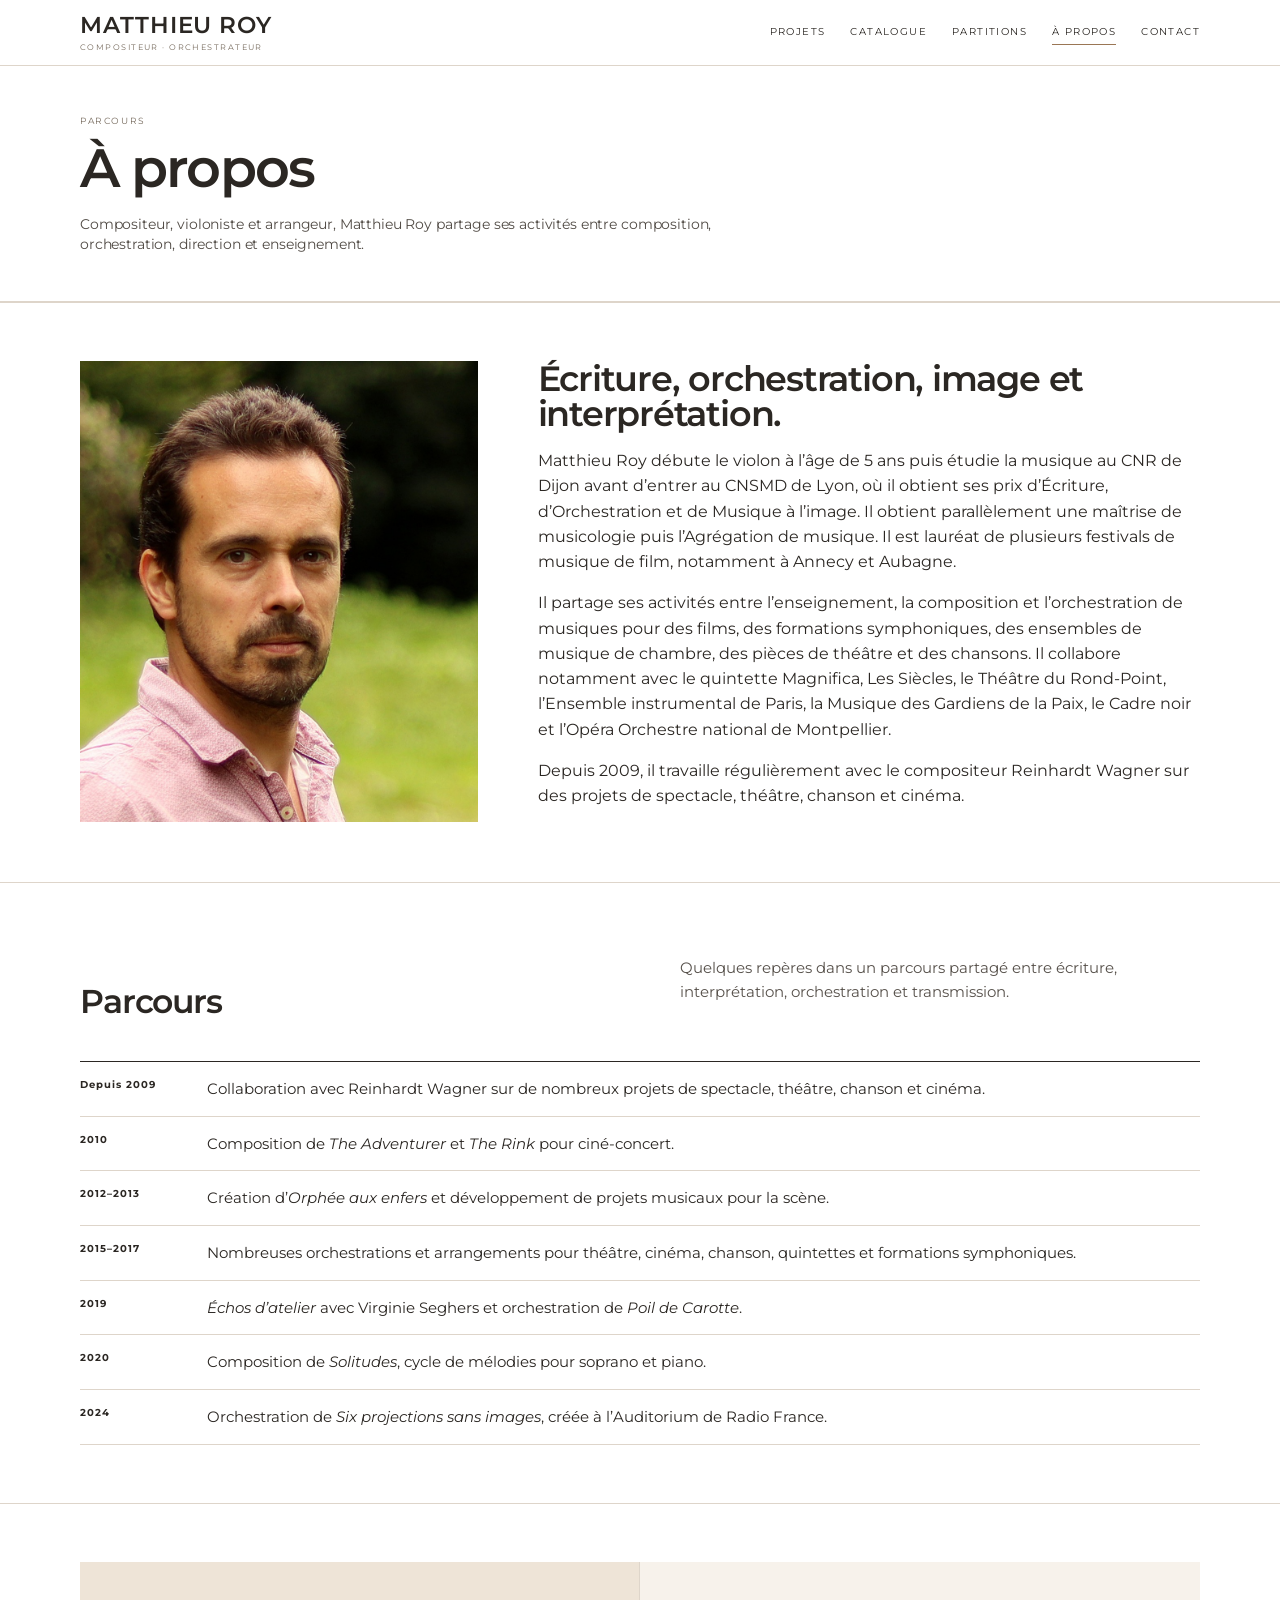
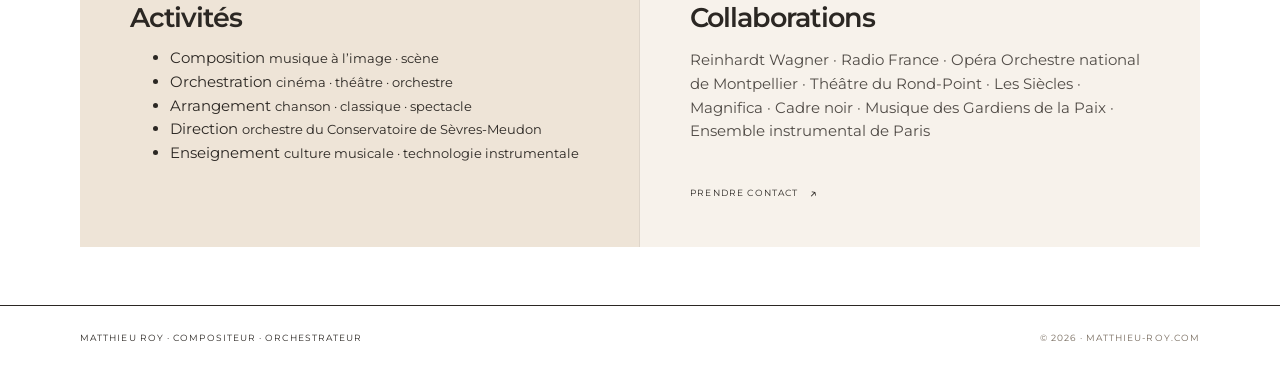
==== a-propos.html @ 73cbf034 "Mise en ligne du site V18" ====
<!doctype html><html lang="fr"><head><meta charset="utf-8"><meta name="viewport" content="width=device-width, initial-scale=1">
<title>À propos — Matthieu Roy</title><meta name="description" content="Matthieu Roy — compositeur, orchestrateur, arrangeur et violoniste.">
<link rel="icon" href="favicon.png"><link rel="stylesheet" href="style.css">
<style>.nav-open .nav{display:flex;position:absolute;left:0;right:0;top:68px;background:var(--paper);padding:20px;flex-direction:column;align-items:flex-start;border-bottom:1px solid var(--line)}@media(min-width:901px){.menu-btn{display:none!important}}</style>
</head><body><header class="site-header"><div class="header-inner">
      <a class="brand" href="index.html"><strong>MATTHIEU ROY</strong><span>Compositeur · Orchestrateur</span></a>
      <nav class="nav"><a class="" href="projets.html">Projets</a><a class="" href="catalogue.html">Catalogue</a><a class="" href="partitions.html">Partitions</a><a class="active" href="a-propos.html">À propos</a><a class="" href="contact.html">Contact</a></nav>
      <button class="menu-btn" onclick="document.body.classList.toggle('nav-open')">Menu</button>
    </div></header><main>
<section class="page-hero"><div class="container"><div class="kicker">Parcours</div><h1>À propos</h1><p>Compositeur, violoniste et arrangeur, Matthieu Roy partage ses activités entre composition, orchestration, direction et enseignement.</p></div></section>
<section class="section"><div class="container about-grid">
<div class="about-portrait"><img src="images/portrait.jpg" alt="Portrait de Matthieu Roy"></div>
<div class="about-copy">
<h2>Écriture, orchestration, image et interprétation.</h2>
<p>Matthieu Roy débute le violon à l’âge de 5 ans puis étudie la musique au CNR de Dijon avant d’entrer au CNSMD de Lyon, où il obtient ses prix d’Écriture, d’Orchestration et de Musique à l’image. Il obtient parallèlement une maîtrise de musicologie puis l’Agrégation de musique. Il est lauréat de plusieurs festivals de musique de film, notamment à Annecy et Aubagne.</p>
<p>Il partage ses activités entre l’enseignement, la composition et l’orchestration de musiques pour des films, des formations symphoniques, des ensembles de musique de chambre, des pièces de théâtre et des chansons. Il collabore notamment avec le quintette Magnifica, Les Siècles, le Théâtre du Rond-Point, l’Ensemble instrumental de Paris, la Musique des Gardiens de la Paix, le Cadre noir et l’Opéra Orchestre national de Montpellier.</p>
<p>Depuis 2009, il travaille régulièrement avec le compositeur Reinhardt Wagner sur des projets de spectacle, théâtre, chanson et cinéma.</p>
</div></div></section>
<section class="section"><div class="container">
<div class="section-head"><h2 class="section-title">Parcours</h2><p class="section-intro">Quelques repères dans un parcours partagé entre écriture, interprétation, orchestration et transmission.</p></div>
<div class="timeline">
<div class="timeline-row"><strong>Depuis 2009</strong><span>Collaboration avec Reinhardt Wagner sur de nombreux projets de spectacle, théâtre, chanson et cinéma.</span></div>
<div class="timeline-row"><strong>2010</strong><span>Composition de <em>The Adventurer</em> et <em>The Rink</em> pour ciné-concert.</span></div>
<div class="timeline-row"><strong>2012–2013</strong><span>Création d’<em>Orphée aux enfers</em> et développement de projets musicaux pour la scène.</span></div>
<div class="timeline-row"><strong>2015–2017</strong><span>Nombreuses orchestrations et arrangements pour théâtre, cinéma, chanson, quintettes et formations symphoniques.</span></div>
<div class="timeline-row"><strong>2019</strong><span><em>Échos d’atelier</em> avec Virginie Seghers et orchestration de <em>Poil de Carotte</em>.</span></div>
<div class="timeline-row"><strong>2020</strong><span>Composition de <em>Solitudes</em>, cycle de mélodies pour soprano et piano.</span></div>
<div class="timeline-row"><strong>2024</strong><span>Orchestration de <em>Six projections sans images</em>, créée à l’Auditorium de Radio France.</span></div>

</div>

</div></section>
<section class="section"><div class="container"><div class="split">
<div class="split-card"><h3>Activités</h3><ul class="list-clean"><li>Composition <small>musique à l’image · scène</small></li><li>Orchestration <small>cinéma · théâtre · orchestre</small></li><li>Arrangement <small>chanson · classique · spectacle</small></li><li>Direction <small>orchestre du Conservatoire de Sèvres-Meudon</small></li><li>Enseignement <small>culture musicale · technologie instrumentale</small></li></ul></div>
<div class="split-card"><h3>Collaborations</h3><p>Reinhardt Wagner · Radio France · Opéra Orchestre national de Montpellier · Théâtre du Rond-Point · Les Siècles · Magnifica · Cadre noir · Musique des Gardiens de la Paix · Ensemble instrumental de Paris</p><a class="arrow-link" href="contact.html">Prendre contact</a></div>
</div></div></section>
</main><footer><div class="container footer-inner"><span>MATTHIEU ROY · COMPOSITEUR · ORCHESTRATEUR</span><span>© 2026 · matthieu-roy.com</span></div></footer></body></html>
---- style.css ----
@import url('https://fonts.googleapis.com/css2?family=Libre+Baskerville:wght@400;700&family=Montserrat:wght@400;500;600;700&display=swap');
:root{
  --paper:#ffffff; --paper2:#fbf8f3; --ink:#2b2723; --muted:#766a5d; --line:#ded5ca;
  --accent:#9a7655; --accent-dark:#6f523b; --sepia:#eee4d7; --sepia-dark:#dfcfbc;
  --serif:'Libre Baskerville',Georgia,'Times New Roman',serif;
  --sans:'Montserrat',Arial,sans-serif;
  --max:1180px;
}
*{box-sizing:border-box}html{scroll-behavior:smooth}body{margin:0;background:var(--paper);color:var(--ink);font-family:var(--sans);font-size:15px;line-height:1.58}a{color:inherit;text-decoration:none}img{display:block;max-width:100%}
.site-header{position:sticky;top:0;z-index:20;background:rgba(255,255,255,.96);backdrop-filter:blur(12px);border-bottom:1px solid var(--line)}
.header-inner{max-width:var(--max);margin:auto;padding:14px 30px;display:flex;justify-content:space-between;align-items:center;gap:30px}.brand{display:flex;flex-direction:column;line-height:1}.brand strong{font-family:var(--sans);font-size:23px;font-weight:600;letter-spacing:.04em;text-transform:uppercase}.brand span{font-size:8px;text-transform:uppercase;letter-spacing:.18em;color:var(--muted);margin-top:6px}.nav{display:flex;gap:25px;align-items:center;font-size:10px;text-transform:uppercase;letter-spacing:.14em}.nav a{padding:4px 0;border-bottom:1px solid transparent}.nav a:hover,.nav a.active{border-color:var(--accent)}.menu-btn{display:none;background:none;border:0;font:inherit;text-transform:uppercase;letter-spacing:.12em}
.container{max-width:var(--max);margin:auto;padding:0 30px}.kicker{font-size:9px;letter-spacing:.18em;text-transform:uppercase;color:var(--muted);margin-bottom:13px}h1,h2,h3{font-family:var(--sans);font-weight:600;line-height:1.02;margin:0;letter-spacing:-.035em}
.hero{max-width:var(--max);min-height:0;display:grid;grid-template-columns:.82fr 1.18fr;gap:52px;align-items:center;padding-top:30px;padding-bottom:34px}.hero-copy{padding:15px 0}.hero h1{font-size:clamp(40px,3.7vw,51px);font-weight:600;letter-spacing:-.055em}.hero-sub{font-family:var(--sans);font-size:20px;font-weight:500;letter-spacing:-.02em;margin-top:15px}.hero-note{max-width:430px;margin:18px 0 0;color:#4e4944}.hero-media{width:min(100%,455px);justify-self:end;overflow:hidden}.hero-media img{width:100%;height:auto;object-fit:contain}.photo-credit{font-size:9px;color:var(--muted);margin-top:6px}.arrow-link{display:inline-flex;align-items:center;gap:10px;text-transform:uppercase;letter-spacing:.13em;font-size:9px;margin-top:22px;border-bottom:1px solid transparent}.arrow-link:after{content:'↗';font-size:14px;transition:transform .2s}.arrow-link:hover{border-color:var(--accent)}.arrow-link:hover:after{transform:translate(3px,-3px)}
.section{padding:58px 0;border-top:1px solid var(--line)}.section-head{display:flex;justify-content:space-between;align-items:end;gap:35px;margin-bottom:28px}.section-title{font-size:clamp(27px,2.6vw,36px)}.section-intro{max-width:520px;color:#57514b}
.featured{display:grid;grid-template-columns:1.1fr .9fr;min-height:390px;background:var(--sepia);color:var(--ink)}.featured-image{overflow:hidden}.featured-image img{width:100%;height:100%;object-fit:cover}.featured-copy{padding:48px 52px;display:flex;flex-direction:column;justify-content:center}.featured-label{font-size:9px;text-transform:uppercase;letter-spacing:.18em;color:#765b53;margin-bottom:13px}.featured-copy h2{font-size:clamp(29px,3vw,40px)}.featured-copy p{max-width:520px;color:#514943;margin:18px 0 0}.featured-copy .arrow-link{color:var(--ink)}.featured.secondary{background:var(--sepia-dark)}.featured.secondary .featured-label{color:#66736b}.featured.secondary p{color:#4e5851}
.project-list{border-top:1px solid var(--ink)}.project-row{display:grid;grid-template-columns:90px 1.2fr 1fr 24px;gap:22px;padding:20px 0;border-bottom:1px solid var(--line);align-items:start;transition:padding .2s,background .2s}.project-row:hover{padding-left:8px;background:linear-gradient(90deg,var(--sepia),transparent)}.project-year{font-size:9px;letter-spacing:.13em;color:var(--muted)}.project-title{font-family:var(--sans);font-size:18px;font-weight:600;line-height:1.15;letter-spacing:-.02em}.project-meta{color:#5a554f;font-size:12px}.project-arrow{font-size:17px}
.home-writing{display:grid;grid-template-columns:1fr 1.35fr;min-height:310px;background:var(--sepia)}.home-writing-image{min-height:330px;overflow:hidden}.home-writing-image img{width:100%;height:100%;object-fit:cover}.home-writing-copy{padding:45px 58px}.home-writing-copy h2{font-size:clamp(29px,3vw,40px)}.home-writing-copy p{max-width:590px;color:#514b43;margin-top:17px}
.split{display:grid;grid-template-columns:1fr 1fr}.split-card{padding:42px 50px;background:white;border-right:1px solid var(--line)}.split-card:first-child{padding-left:50px;background:var(--sepia)}.split-card:last-child{padding-left:50px}.split-card:last-child{border-right:0;background:#f7f2eb}.split-card h3{font-size:27px}.split-card p{max-width:540px;color:#514c47;margin:17px 0}
/* Light, image-led page headers: no more dark title bands. */
.page-hero{padding:48px 0 46px;background:var(--paper);border-bottom:1px solid var(--line)}.page-hero-inner{display:grid;grid-template-columns:.9fr 1.1fr;gap:48px;align-items:center}.page-hero h1{font-size:clamp(38px,4.2vw,54px);font-weight:600}.page-hero p{max-width:690px;font-family:var(--serif);font-size:17px;line-height:1.18;margin:18px 0 0;color:#514b45}.page-hero-image{width:100%;overflow:hidden}.page-hero-image img{width:100%;height:auto;display:block;object-fit:contain}.page-hero-image .photo-credit{margin-left:3px}
.detail{padding:62px 0 85px}.detail-top{display:grid;grid-template-columns:.78fr 1.22fr;gap:58px;align-items:start}.detail h1{font-size:clamp(34px,3.8vw,48px)}.detail-lead{font-family:var(--sans);font-size:18px;line-height:1.2;margin-top:20px}.detail-media{margin:0;max-height:620px;overflow:hidden}.detail-media img{width:100%;max-height:620px;object-fit:contain;background:#eee9e2}.detail-body{display:grid;grid-template-columns:1fr 1fr;gap:60px;border-top:1px solid var(--line);padding-top:32px;margin-top:40px}.detail-body h2{font-size:26px;margin-bottom:13px}.meta-table{border-top:1px solid var(--line)}.meta-table div{display:flex;justify-content:space-between;gap:20px;padding:10px 0;border-bottom:1px solid var(--line);font-size:12px}.meta-table span:first-child{color:var(--muted)}.video-link{display:inline-block;border-bottom:1px solid var(--accent);padding-bottom:3px;margin-top:13px}.source-link{border-bottom:1px solid var(--line)}
.detail-gallery{display:grid;grid-template-columns:repeat(3,1fr);gap:7px;margin:40px 0}.detail-gallery img{width:100%;height:300px;object-fit:contain;background:#eee9e2;padding:3px}.purchase-box{margin-top:25px;padding:20px 22px;background:var(--sepia)}.purchase-link{font-size:10px;text-transform:uppercase;letter-spacing:.13em;border-bottom:1px solid var(--ink)}
.catalog-intro{display:grid;grid-template-columns:1.2fr .8fr;gap:28px;margin-bottom:42px}.intro-note{padding:24px 27px;background:var(--sepia)}.catalog-section{padding:38px 0;border-bottom:1px solid var(--line)}.catalog-section h2{font-size:30px;margin-bottom:20px}.catalog-table{width:100%;border-collapse:collapse}.catalog-table tr{border-top:1px solid var(--line)}.catalog-table td{padding:11px 0;vertical-align:top}.catalog-table td:first-child{font-family:var(--sans);font-size:17px;font-weight:600;letter-spacing:-.02em;width:42%}.catalog-table td:nth-child(2){color:#55504a;width:40%}.catalog-table td:last-child{text-align:right;color:var(--muted);font-size:11px}.catalog-visual{display:grid;grid-template-columns:1.15fr .85fr;gap:0;margin-bottom:42px;background:var(--sepia)}.catalog-visual-image{min-height:300px}.catalog-visual-image img{width:100%;height:100%;object-fit:cover}.catalog-visual-copy{padding:38px 42px}.catalog-visual-copy h2{font-size:38px}.catalog-visual-copy p{max-width:600px;color:#4f5557}
.partition-intro{display:grid;grid-template-columns:1.15fr .85fr;gap:28px;margin-bottom:48px}.partition-intro-copy{padding:34px;background:var(--sepia)}.partition-intro-copy h2{font-size:35px}.partition-intro-copy p{max-width:650px}.partition-intro-note{padding:34px;background:#f7f2eb}.partition-section-title{font-family:var(--sans);font-size:25px;font-weight:600;margin:50px 0 18px}.partition-showcase{display:grid;grid-template-columns:repeat(3,1fr);gap:22px}.partition-card{padding:12px;background:white;border-top:2px solid var(--ink)}.partition-cover{aspect-ratio:2/2.83;background:#eee;overflow:hidden;margin-bottom:13px}.partition-cover img{width:100%;height:100%;object-fit:cover}.partition-card h3{font-size:18px}.partition-card p{font-size:11px;color:var(--muted);margin:5px 0 0}.document-actions{display:flex;gap:14px;flex-wrap:wrap;margin-top:12px}.document-link{font-size:9px;text-transform:uppercase;letter-spacing:.12em;border-bottom:1px solid currentColor;padding-bottom:3px}
.about-grid{display:grid;grid-template-columns:.75fr 1.25fr;gap:60px}.about-portrait{max-width:520px}.about-copy h2{font-size:35px}.about-copy p{font-size:16px;max-width:720px}.timeline{margin-top:42px;border-top:1px solid var(--ink)}.timeline-row{display:grid;grid-template-columns:105px 1fr;gap:22px;padding:15px 0;border-bottom:1px solid var(--line)}.timeline-row strong{font-size:10px;letter-spacing:.1em}
.contact-grid{display:grid;grid-template-columns:1fr 1fr;gap:60px;padding:55px 0 85px}.contact-big{font-family:var(--sans);font-size:clamp(21px,2.1vw,30px);font-weight:500;letter-spacing:-.03em;line-height:1.12}.contact-list{border-top:1px solid var(--ink)}.contact-item{padding:15px 0;border-bottom:1px solid var(--line)}.contact-item span{display:block;color:var(--muted);font-size:9px;text-transform:uppercase;letter-spacing:.14em;margin-bottom:3px}.contact-item a{font-family:var(--serif);font-size:21px}.notice{padding:17px 19px;background:var(--sepia);margin-top:22px}
footer{border-top:1px solid var(--ink);padding:25px 0 32px}.footer-inner{display:flex;justify-content:space-between;gap:30px;font-size:9px;text-transform:uppercase;letter-spacing:.12em}.footer-inner span:last-child{color:var(--muted)}
@media(max-width:900px){.header-inner{padding:13px 20px}.nav{display:none}.menu-btn{display:block}.container{padding:0 20px}.hero{grid-template-columns:1fr;min-height:0;gap:22px;padding-top:25px}.hero-copy{order:2;padding:8px 0 32px}.hero-media{order:1;width:min(100%,430px);height:auto;max-height:none}.hero h1{font-size:15vw}.featured,.split,.home-writing,.detail-top,.detail-body,.about-grid,.contact-grid,.partition-intro,.catalog-intro,.catalog-visual,.page-hero-inner{grid-template-columns:1fr}.featured-copy{padding:40px 28px}.home-writing-copy{padding:40px 28px}.home-writing-image{min-height:280px}.project-row{grid-template-columns:60px 1fr 20px;gap:12px}.project-meta{grid-column:2;grid-row:2}.page-hero{padding:45px 0 38px}.page-hero-image{height:auto}.detail{padding:45px 0 65px}.detail-top{gap:28px}.detail-body{gap:35px}.partition-showcase{grid-template-columns:repeat(2,1fr)}.detail-gallery{grid-template-columns:1fr}.detail-gallery img{height:300px}.catalog-visual-copy{padding:34px 28px}}
@media(max-width:520px){.brand strong{font-size:19px}.brand span{font-size:8px}.hero-media{height:auto!important}.section{padding:55px 0}.project-title{font-size:21px}.partition-showcase{grid-template-columns:1fr}.catalog-table td:first-child{font-size:17px}.footer-inner{display:block}.footer-inner span{display:block;margin-bottom:7px}.page-hero-image{height:auto}}

/* V8: restrained width and uncropped photography on large screens */
.page-hero .container,.section .container{max-width:var(--max)}
.catalog-section{max-width:980px}
.catalog-section + .catalog-section{margin-left:0}
.partition-card{min-width:0}
.partition-card .partition-cover{background:#f5f1eb}
.partition-pair{display:grid;grid-template-columns:1fr 1fr;gap:10px;align-items:stretch;margin-bottom:13px}
.partition-pair .partition-cover{margin:0;aspect-ratio:2/2.83}
.partition-pair .partition-cover img{object-fit:contain;background:#f5f1eb}
.partition-card .partition-pair img{width:100%;height:100%;object-fit:contain}
.page-hero-image img{object-fit:contain;background:#fff}
.detail-media img{object-fit:contain}
.project-photo-grid img{object-fit:contain!important;height:auto!important;background:#f5f1eb}
.photo-credit{font-family:var(--sans)}
@media(min-width:901px){.hero-media{max-width:590px}.hero-media img{max-height:500px}.catalog-section{max-width:980px}.catalog-section .catalog-table{table-layout:fixed}.catalog-section .catalog-table td:first-child{width:42%}.catalog-section .catalog-table td:nth-child(2){width:40%}.catalog-section .catalog-table td:last-child{width:18%}}

/* V9 refinements */
@media(max-width:900px){.hero{grid-template-columns:1fr;gap:34px;padding-top:34px;padding-bottom:42px}.hero-media{width:min(100%,430px);justify-self:start}.page-hero-inner{grid-template-columns:1fr;gap:28px}.page-hero-image{max-width:720px}}

/* V10 refinements */
.hero-media img{object-fit:contain}
.hero .photo-credit{margin-top:6px}
.page-hero h1,.detail h1,.section-title,.catalog-section h2,.partition-section-title,.partition-card h3,.split-card h3{font-family:var(--sans)}
.project-title,.catalog-table td:first-child{font-family:var(--sans)}

@media(min-width:901px){.hero{padding-top:30px;padding-bottom:34px}.hero-copy{padding:5px 0}.hero h1{font-size:clamp(40px,3.7vw,51px)}.hero-media{max-width:455px}.partition-showcase{grid-template-columns:repeat(3,1fr);gap:22px}}
@media(max-width:900px){.partition-showcase{grid-template-columns:repeat(2,1fr)}.hero-media{height:auto!important}}
@media(max-width:520px){.partition-showcase{grid-template-columns:1fr}.project-title{font-size:19px}.catalog-table td:first-child{font-size:16px}}
/* V11 — gallery crops and documentary source panel */
.echos-gallery img{height:300px!important;object-fit:cover!important;padding:0!important;background:#111!important;object-position:center center}
.echos-gallery > div:first-child img{object-position:center 62%}
.echos-gallery > div:nth-child(2) img{object-position:center 68%}
.project-source-card{margin:0;align-self:start}
.project-source-card p{margin:8px 0 10px}

.contact-photo-wrap{max-width:520px}.contact-photo{display:block;width:100%;aspect-ratio:531/616;object-fit:cover}.contact-photo-wrap .photo-credit{margin-top:8px}

/* V13 refinements */
.page-hero p{font-family:var(--sans);font-size:14px;line-height:1.45;font-weight:400;letter-spacing:-.01em}
.contact-big{font-family:var(--sans)}
.contact-photo{width:100%;max-width:520px}
.contact-photo img{width:100%;height:320px;object-fit:cover;object-position:center}
.contact-list{align-self:center}
.contact-item{transition:padding .2s,background .2s}
.contact-item:hover{padding-left:8px;background:linear-gradient(90deg,var(--sepia),transparent)}
.contact-item a{font-family:var(--sans);font-size:15px;font-weight:500;letter-spacing:-.015em}
.project-source-card{align-self:start;min-height:100px}
.solitudes-score{max-width:760px;margin:40px auto 0}
.solitudes-score .big{max-width:620px;margin:0 auto}
.solitudes-score img{max-height:820px}
@media(max-width:900px){
  .contact-photo{max-width:none}
  .contact-photo img{height:auto;max-height:380px;object-fit:contain}
  .solitudes-score{max-width:none}
}

/* V14 refinements */
.contact-grid{grid-template-columns:1.12fr .88fr;gap:52px;align-items:center}
.contact-photo{display:flex;flex-direction:column;justify-content:center}
.contact-photo img{width:100%;height:auto;aspect-ratio:3/2;object-fit:cover;object-position:center}
.contact-list{width:100%}
.detail-lead{font-family:var(--sans);font-size:18px;font-weight:400;line-height:1.42;letter-spacing:-.01em}
@media(min-width:901px){.hero-media{max-width:455px}.hero-media img{max-height:500px}.contact-photo img{max-height:360px}}
@media(max-width:900px){.split-card:first-child,.split-card:last-child{padding-left:28px}.contact-grid{grid-template-columns:1fr;gap:35px}.contact-photo img{aspect-ratio:3/2;height:auto;max-height:none;object-fit:cover}.detail-lead{font-size:17px}}

/* V18 — reduce the space between the contact intro rule and the photo/contact details */
.contact-grid{padding-top:20px}
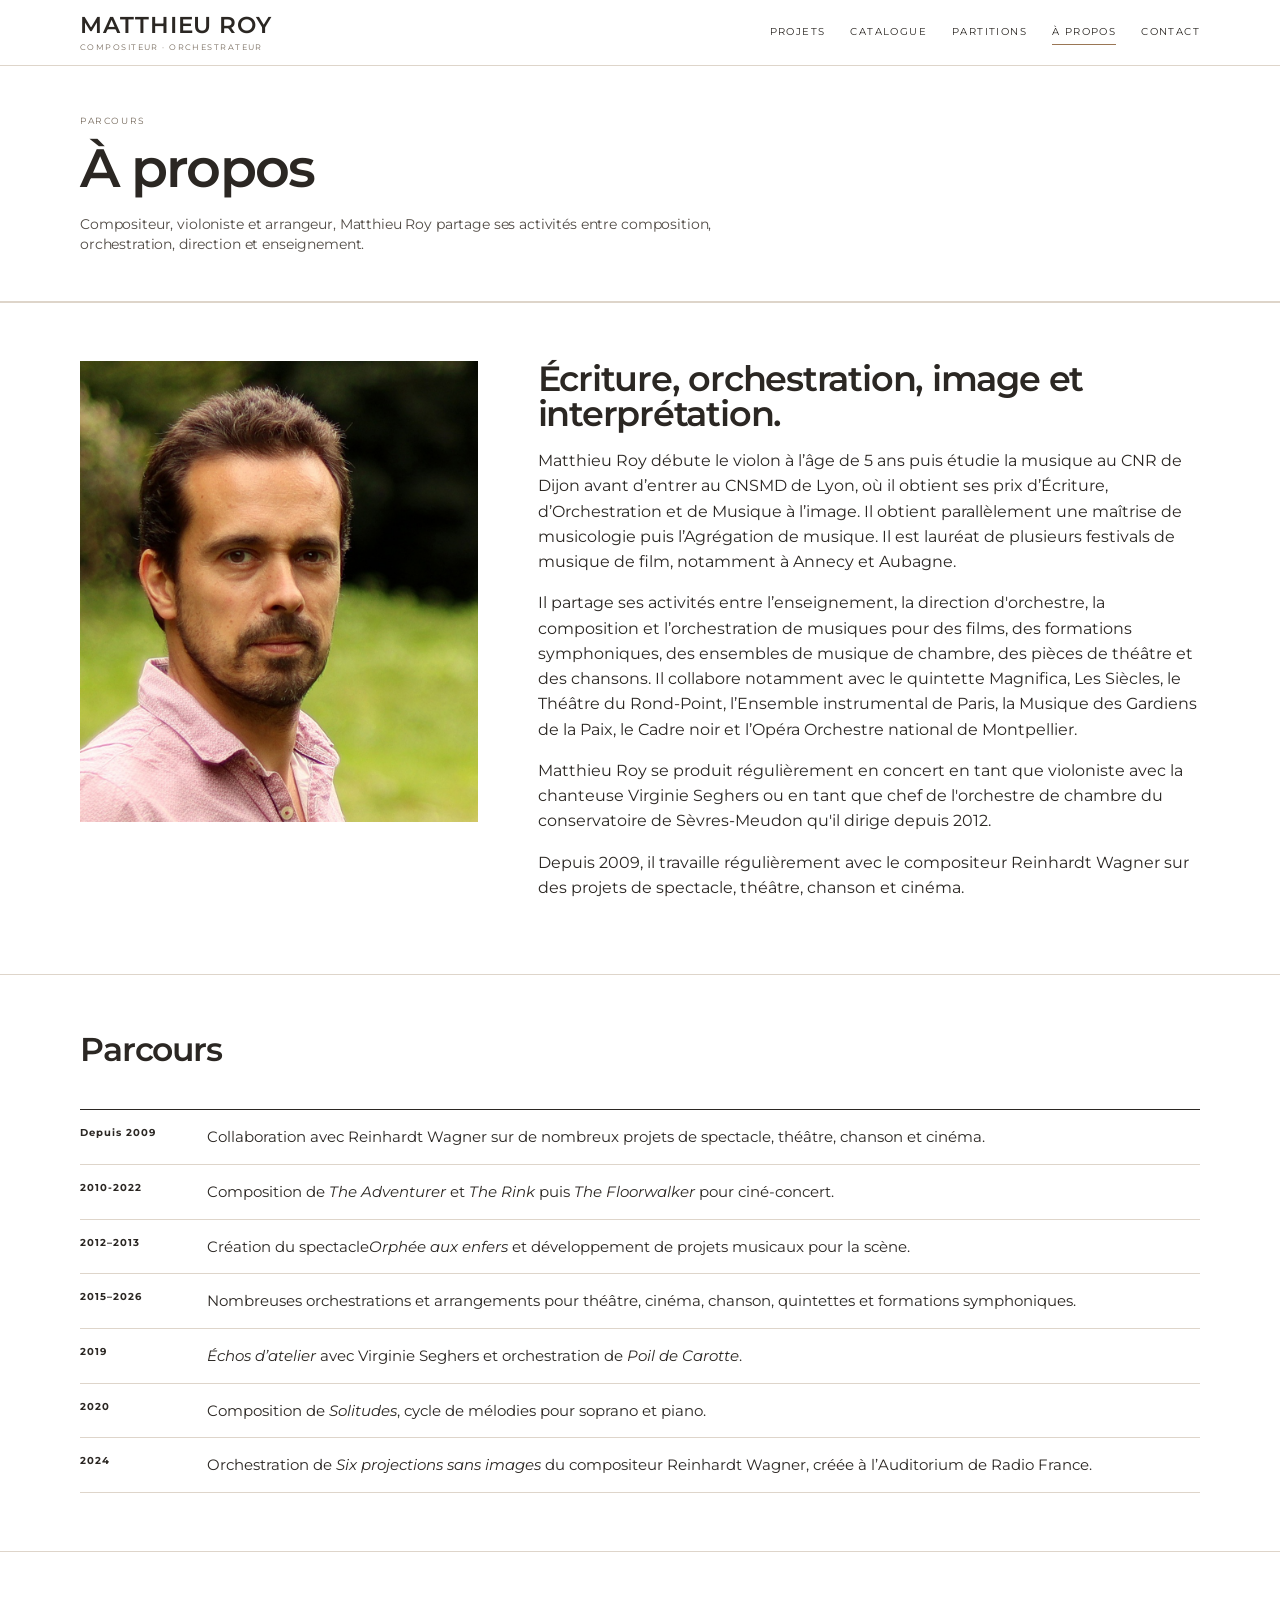
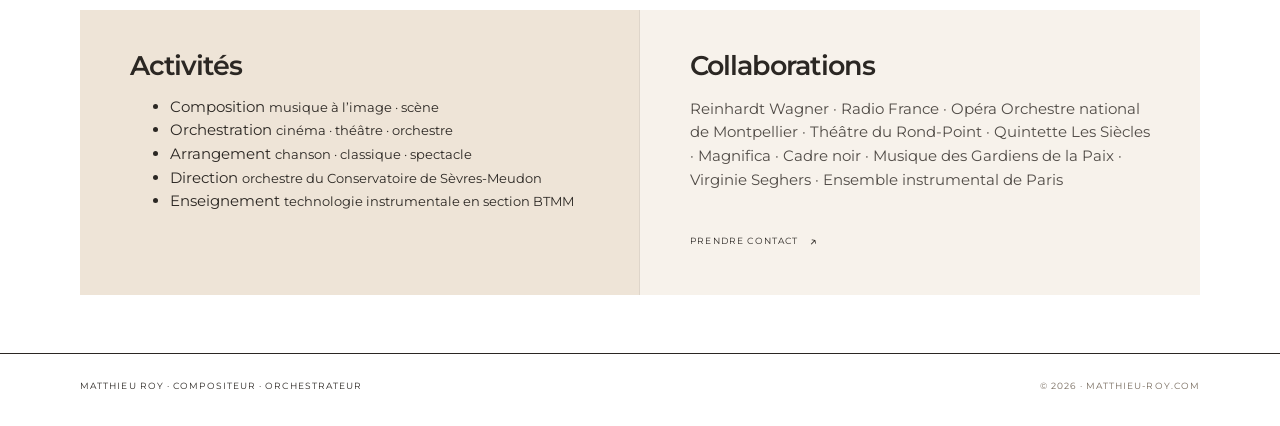
==== commit 0b91b2de: "Update a-propos.html" ====
--- a/a-propos.html
+++ b/a-propos.html
@@ -13,25 +13,26 @@
 <div class="about-copy">
 <h2>Écriture, orchestration, image et interprétation.</h2>
 <p>Matthieu Roy débute le violon à l’âge de 5 ans puis étudie la musique au CNR de Dijon avant d’entrer au CNSMD de Lyon, où il obtient ses prix d’Écriture, d’Orchestration et de Musique à l’image. Il obtient parallèlement une maîtrise de musicologie puis l’Agrégation de musique. Il est lauréat de plusieurs festivals de musique de film, notamment à Annecy et Aubagne.</p>
-<p>Il partage ses activités entre l’enseignement, la composition et l’orchestration de musiques pour des films, des formations symphoniques, des ensembles de musique de chambre, des pièces de théâtre et des chansons. Il collabore notamment avec le quintette Magnifica, Les Siècles, le Théâtre du Rond-Point, l’Ensemble instrumental de Paris, la Musique des Gardiens de la Paix, le Cadre noir et l’Opéra Orchestre national de Montpellier.</p>
+<p>Il partage ses activités entre l’enseignement, la direction d'orchestre, la composition et l’orchestration de musiques pour des films, des formations symphoniques, des ensembles de musique de chambre, des pièces de théâtre et des chansons. Il collabore notamment avec le quintette Magnifica, Les Siècles, le Théâtre du Rond-Point, l’Ensemble instrumental de Paris, la Musique des Gardiens de la Paix, le Cadre noir et l’Opéra Orchestre national de Montpellier.</p>
+<p>Matthieu Roy se produit régulièrement en concert en tant que violoniste avec la chanteuse Virginie Seghers ou en tant que chef de l'orchestre de chambre du conservatoire de Sèvres-Meudon qu'il dirige depuis 2012.</p>
 <p>Depuis 2009, il travaille régulièrement avec le compositeur Reinhardt Wagner sur des projets de spectacle, théâtre, chanson et cinéma.</p>
 </div></div></section>
 <section class="section"><div class="container">
-<div class="section-head"><h2 class="section-title">Parcours</h2><p class="section-intro">Quelques repères dans un parcours partagé entre écriture, interprétation, orchestration et transmission.</p></div>
+<div class="section-head"><h2 class="section-title">Parcours</h2><p class="section-intro"></p></div>
 <div class="timeline">
 <div class="timeline-row"><strong>Depuis 2009</strong><span>Collaboration avec Reinhardt Wagner sur de nombreux projets de spectacle, théâtre, chanson et cinéma.</span></div>
-<div class="timeline-row"><strong>2010</strong><span>Composition de <em>The Adventurer</em> et <em>The Rink</em> pour ciné-concert.</span></div>
-<div class="timeline-row"><strong>2012–2013</strong><span>Création d’<em>Orphée aux enfers</em> et développement de projets musicaux pour la scène.</span></div>
-<div class="timeline-row"><strong>2015–2017</strong><span>Nombreuses orchestrations et arrangements pour théâtre, cinéma, chanson, quintettes et formations symphoniques.</span></div>
+<div class="timeline-row"><strong>2010-2022</strong><span>Composition de <em>The Adventurer</em> et <em>The Rink</em> puis <em>The Floorwalker</em> pour ciné-concert.</span></div>
+<div class="timeline-row"><strong>2012–2013</strong><span>Création du spectacle<em>Orphée aux enfers</em> et développement de projets musicaux pour la scène.</span></div>
+<div class="timeline-row"><strong>2015–2026</strong><span>Nombreuses orchestrations et arrangements pour théâtre, cinéma, chanson, quintettes et formations symphoniques.</span></div>
 <div class="timeline-row"><strong>2019</strong><span><em>Échos d’atelier</em> avec Virginie Seghers et orchestration de <em>Poil de Carotte</em>.</span></div>
 <div class="timeline-row"><strong>2020</strong><span>Composition de <em>Solitudes</em>, cycle de mélodies pour soprano et piano.</span></div>
-<div class="timeline-row"><strong>2024</strong><span>Orchestration de <em>Six projections sans images</em>, créée à l’Auditorium de Radio France.</span></div>
+<div class="timeline-row"><strong>2024</strong><span>Orchestration de <em>Six projections sans images</em> du compositeur Reinhardt Wagner, créée à l’Auditorium de Radio France.</span></div>
 
 </div>
 
 </div></section>
 <section class="section"><div class="container"><div class="split">
-<div class="split-card"><h3>Activités</h3><ul class="list-clean"><li>Composition <small>musique à l’image · scène</small></li><li>Orchestration <small>cinéma · théâtre · orchestre</small></li><li>Arrangement <small>chanson · classique · spectacle</small></li><li>Direction <small>orchestre du Conservatoire de Sèvres-Meudon</small></li><li>Enseignement <small>culture musicale · technologie instrumentale</small></li></ul></div>
-<div class="split-card"><h3>Collaborations</h3><p>Reinhardt Wagner · Radio France · Opéra Orchestre national de Montpellier · Théâtre du Rond-Point · Les Siècles · Magnifica · Cadre noir · Musique des Gardiens de la Paix · Ensemble instrumental de Paris</p><a class="arrow-link" href="contact.html">Prendre contact</a></div>
+<div class="split-card"><h3>Activités</h3><ul class="list-clean"><li>Composition <small>musique à l’image · scène</small></li><li>Orchestration <small>cinéma · théâtre · orchestre</small></li><li>Arrangement <small>chanson · classique · spectacle</small></li><li>Direction <small>orchestre du Conservatoire de Sèvres-Meudon</small></li><li>Enseignement <small>technologie instrumentale en section BTMM </small></li></ul></div>
+<div class="split-card"><h3>Collaborations</h3><p>Reinhardt Wagner · Radio France · Opéra Orchestre national de Montpellier · Théâtre du Rond-Point · Quintette Les Siècles · Magnifica · Cadre noir · Musique des Gardiens de la Paix · Virginie Seghers · Ensemble instrumental de Paris</p><a class="arrow-link" href="contact.html">Prendre contact</a></div>
 </div></div></section>
 </main><footer><div class="container footer-inner"><span>MATTHIEU ROY · COMPOSITEUR · ORCHESTRATEUR</span><span>© 2026 · matthieu-roy.com</span></div></footer></body></html>
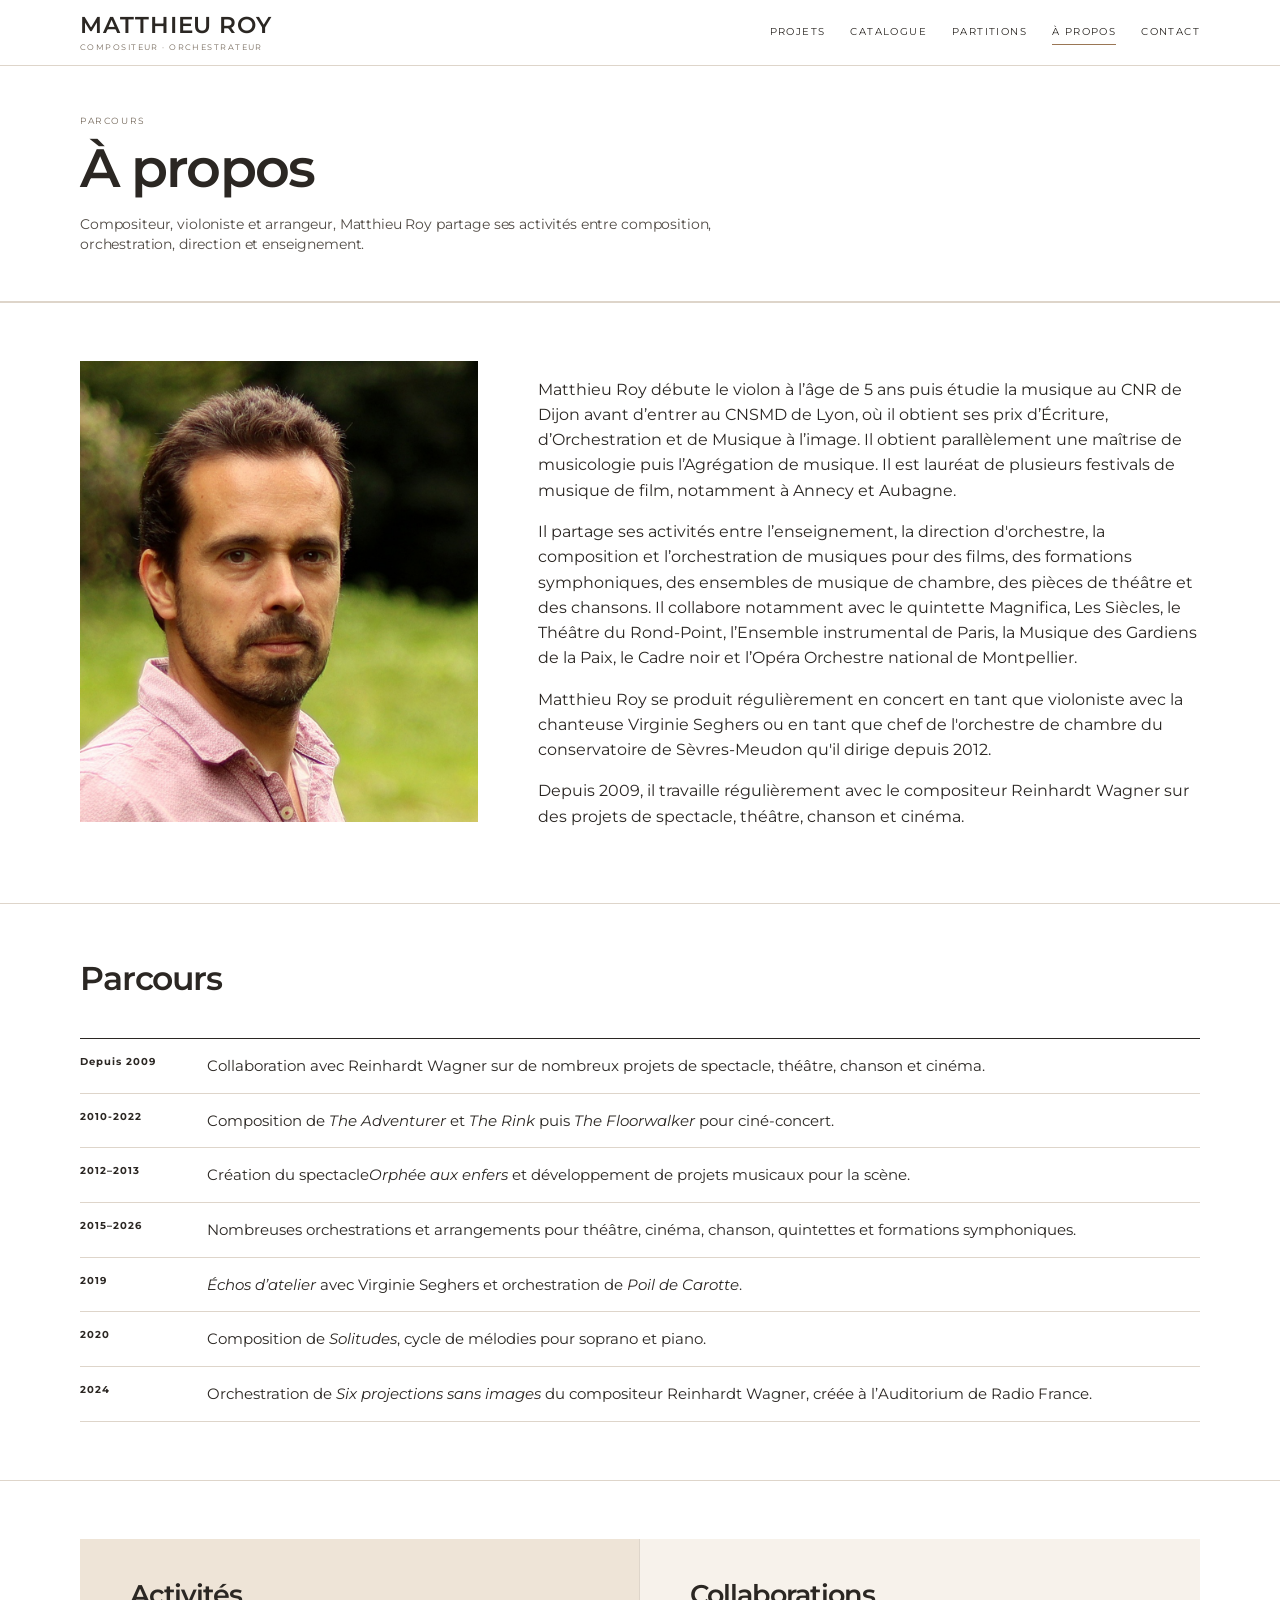
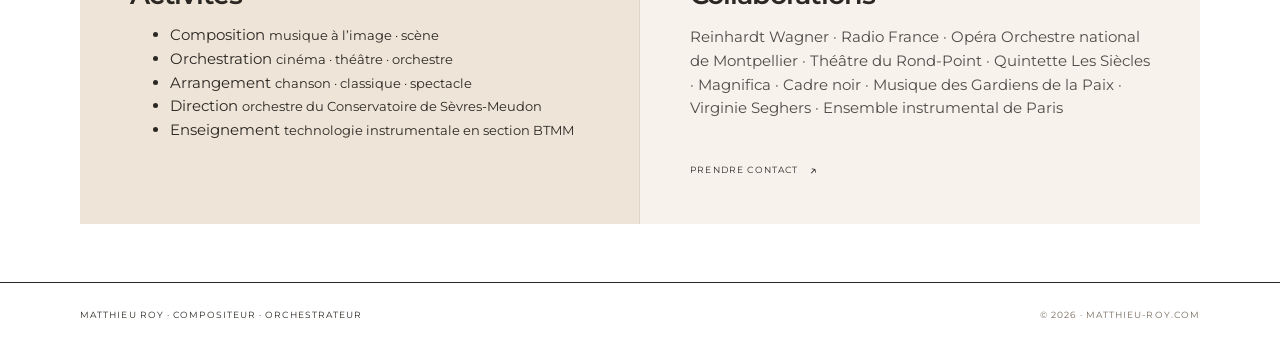
==== commit 72dea94f: "Update a-propos.html" ====
--- a/a-propos.html
+++ b/a-propos.html
@@ -11,7 +11,6 @@
 <section class="section"><div class="container about-grid">
 <div class="about-portrait"><img src="images/portrait.jpg" alt="Portrait de Matthieu Roy"></div>
 <div class="about-copy">
-<h2>Écriture, orchestration, image et interprétation.</h2>
 <p>Matthieu Roy débute le violon à l’âge de 5 ans puis étudie la musique au CNR de Dijon avant d’entrer au CNSMD de Lyon, où il obtient ses prix d’Écriture, d’Orchestration et de Musique à l’image. Il obtient parallèlement une maîtrise de musicologie puis l’Agrégation de musique. Il est lauréat de plusieurs festivals de musique de film, notamment à Annecy et Aubagne.</p>
 <p>Il partage ses activités entre l’enseignement, la direction d'orchestre, la composition et l’orchestration de musiques pour des films, des formations symphoniques, des ensembles de musique de chambre, des pièces de théâtre et des chansons. Il collabore notamment avec le quintette Magnifica, Les Siècles, le Théâtre du Rond-Point, l’Ensemble instrumental de Paris, la Musique des Gardiens de la Paix, le Cadre noir et l’Opéra Orchestre national de Montpellier.</p>
 <p>Matthieu Roy se produit régulièrement en concert en tant que violoniste avec la chanteuse Virginie Seghers ou en tant que chef de l'orchestre de chambre du conservatoire de Sèvres-Meudon qu'il dirige depuis 2012.</p>
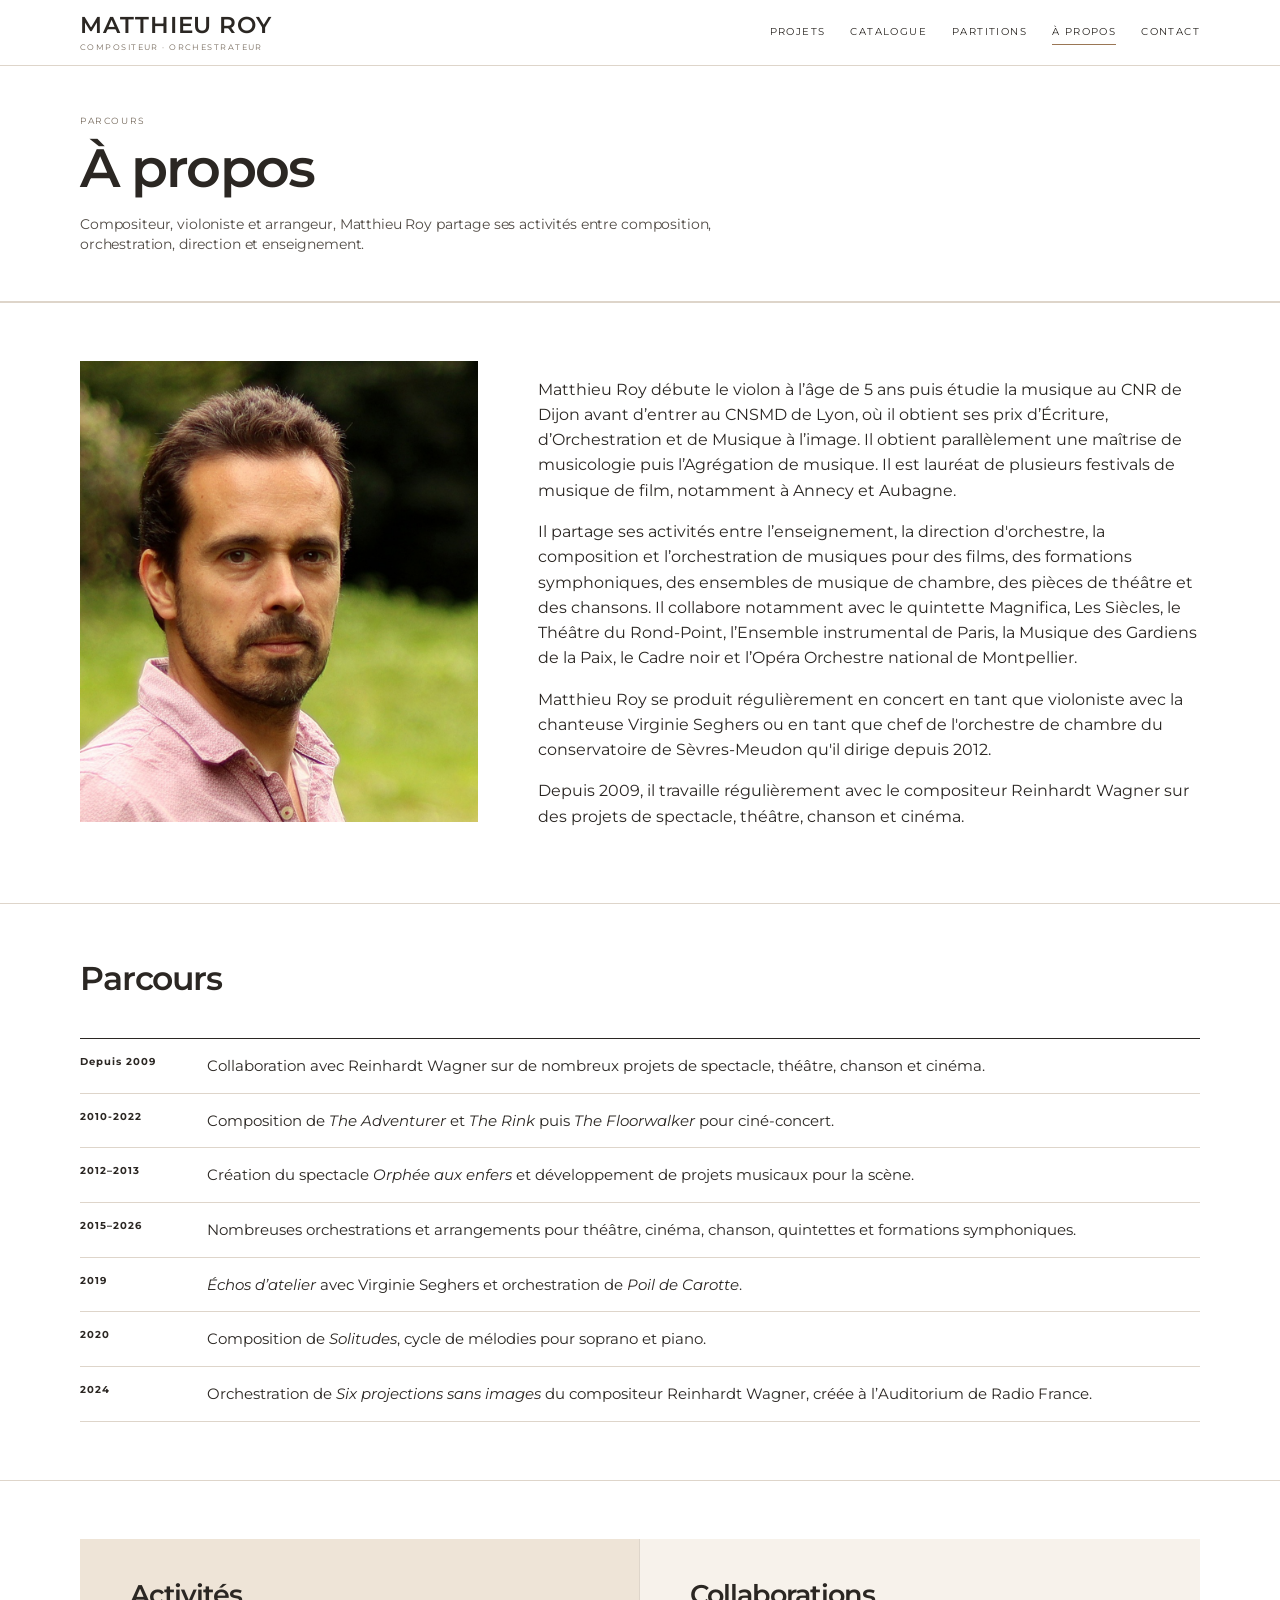
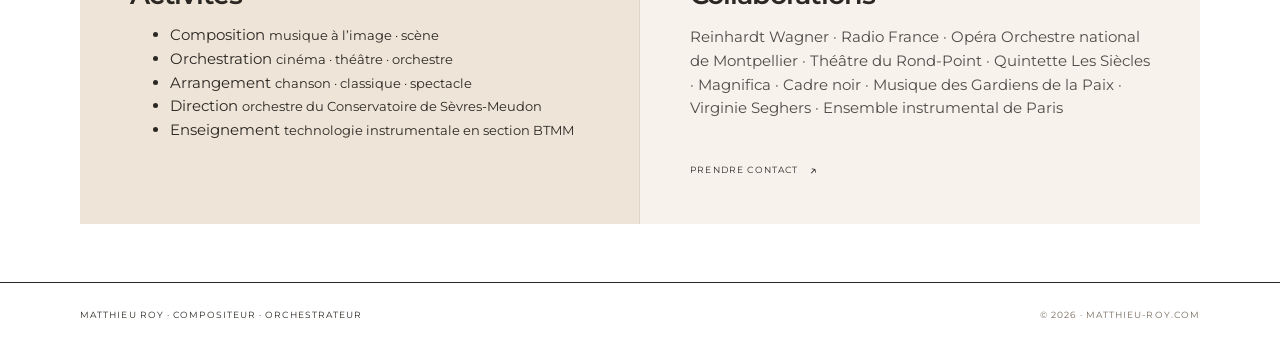
==== commit 71ba32d1: "Update a-propos.html" ====
--- a/a-propos.html
+++ b/a-propos.html
@@ -21,7 +21,7 @@
 <div class="timeline">
 <div class="timeline-row"><strong>Depuis 2009</strong><span>Collaboration avec Reinhardt Wagner sur de nombreux projets de spectacle, théâtre, chanson et cinéma.</span></div>
 <div class="timeline-row"><strong>2010-2022</strong><span>Composition de <em>The Adventurer</em> et <em>The Rink</em> puis <em>The Floorwalker</em> pour ciné-concert.</span></div>
-<div class="timeline-row"><strong>2012–2013</strong><span>Création du spectacle<em>Orphée aux enfers</em> et développement de projets musicaux pour la scène.</span></div>
+<div class="timeline-row"><strong>2012–2013</strong><span>Création du spectacle<em> Orphée aux enfers</em> et développement de projets musicaux pour la scène.</span></div>
 <div class="timeline-row"><strong>2015–2026</strong><span>Nombreuses orchestrations et arrangements pour théâtre, cinéma, chanson, quintettes et formations symphoniques.</span></div>
 <div class="timeline-row"><strong>2019</strong><span><em>Échos d’atelier</em> avec Virginie Seghers et orchestration de <em>Poil de Carotte</em>.</span></div>
 <div class="timeline-row"><strong>2020</strong><span>Composition de <em>Solitudes</em>, cycle de mélodies pour soprano et piano.</span></div>
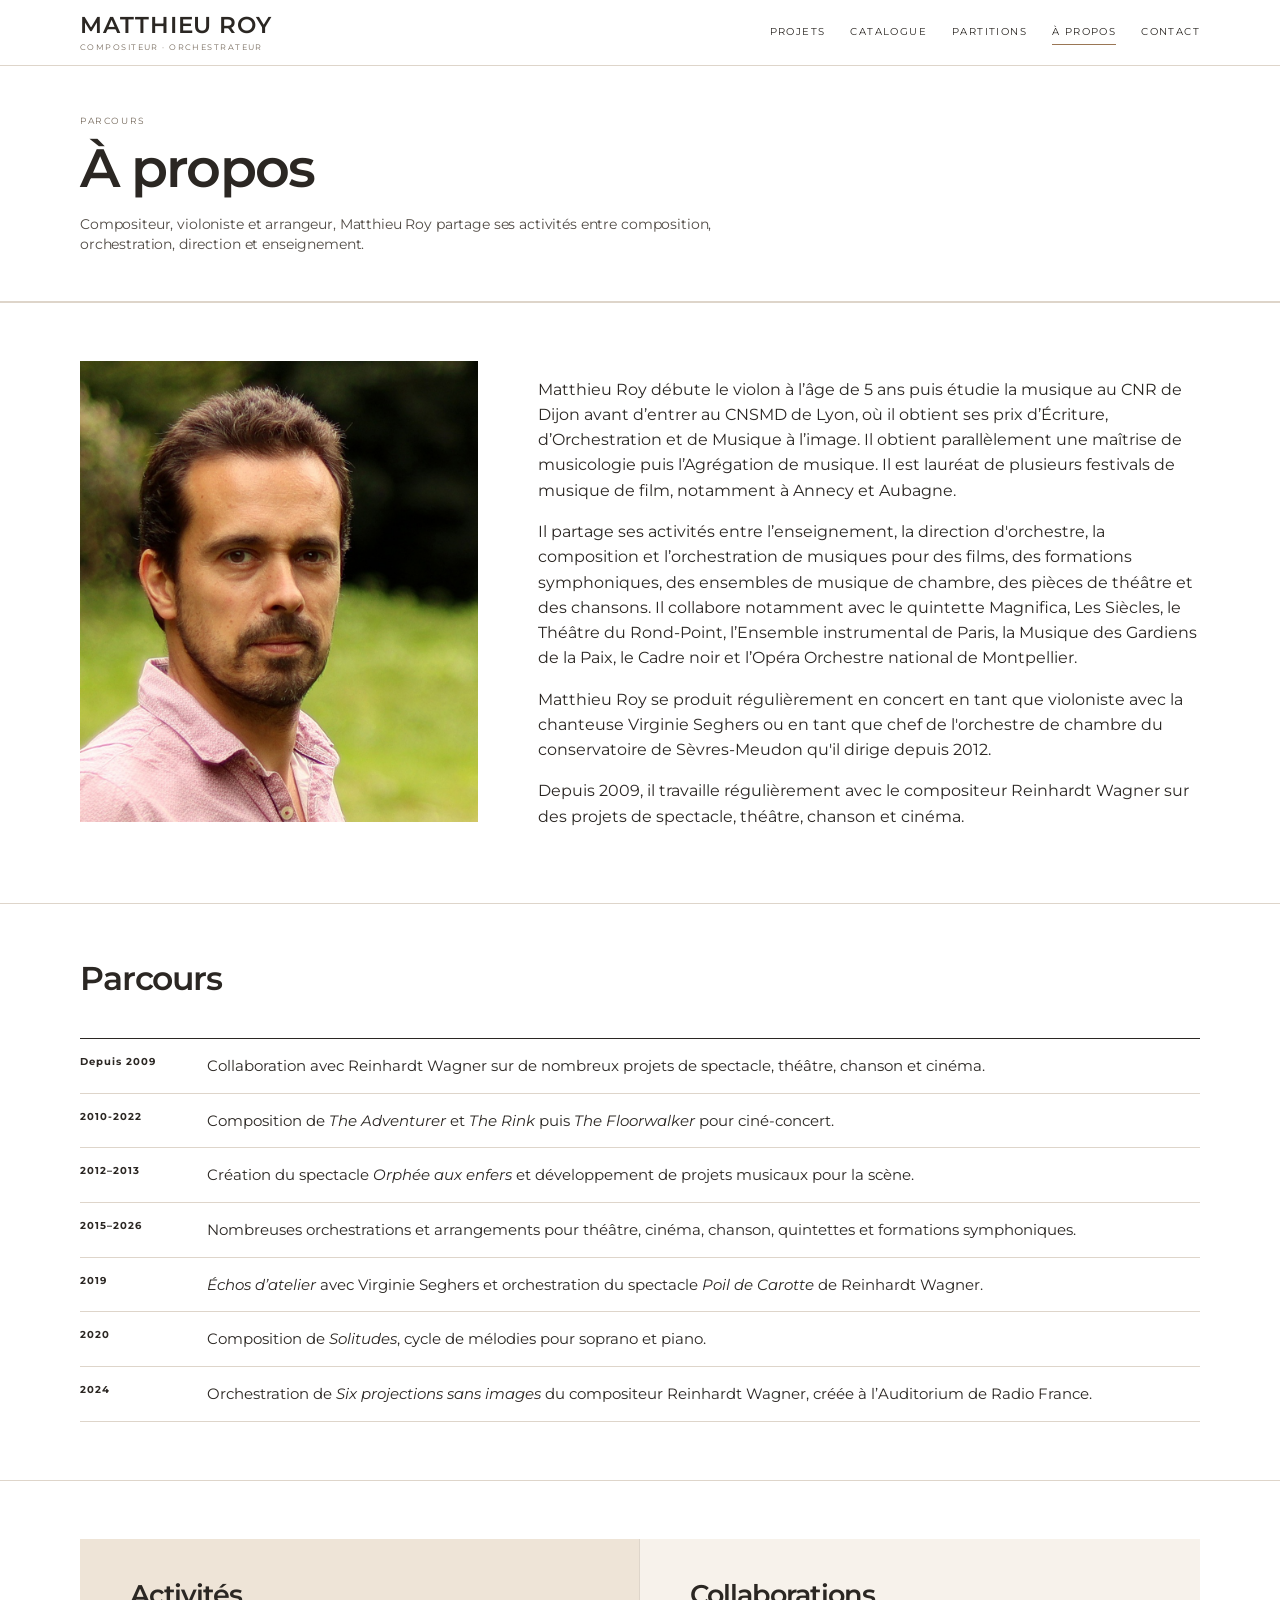
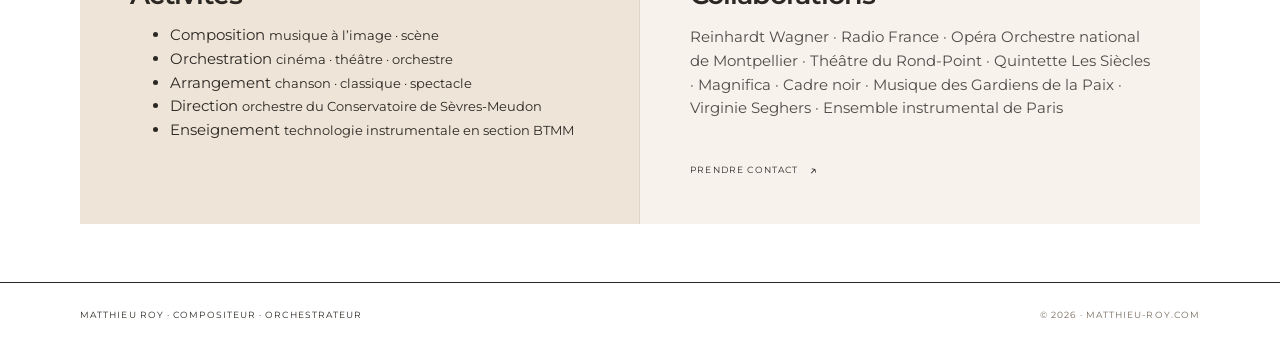
==== commit f74c5fba: "Update a-propos.html" ====
--- a/a-propos.html
+++ b/a-propos.html
@@ -23,7 +23,7 @@
 <div class="timeline-row"><strong>2010-2022</strong><span>Composition de <em>The Adventurer</em> et <em>The Rink</em> puis <em>The Floorwalker</em> pour ciné-concert.</span></div>
 <div class="timeline-row"><strong>2012–2013</strong><span>Création du spectacle<em> Orphée aux enfers</em> et développement de projets musicaux pour la scène.</span></div>
 <div class="timeline-row"><strong>2015–2026</strong><span>Nombreuses orchestrations et arrangements pour théâtre, cinéma, chanson, quintettes et formations symphoniques.</span></div>
-<div class="timeline-row"><strong>2019</strong><span><em>Échos d’atelier</em> avec Virginie Seghers et orchestration de <em>Poil de Carotte</em>.</span></div>
+<div class="timeline-row"><strong>2019</strong><span><em>Échos d’atelier</em> avec Virginie Seghers et orchestration du spectacle <em>Poil de Carotte</em> de Reinhardt Wagner.</span></div>
 <div class="timeline-row"><strong>2020</strong><span>Composition de <em>Solitudes</em>, cycle de mélodies pour soprano et piano.</span></div>
 <div class="timeline-row"><strong>2024</strong><span>Orchestration de <em>Six projections sans images</em> du compositeur Reinhardt Wagner, créée à l’Auditorium de Radio France.</span></div>
 
